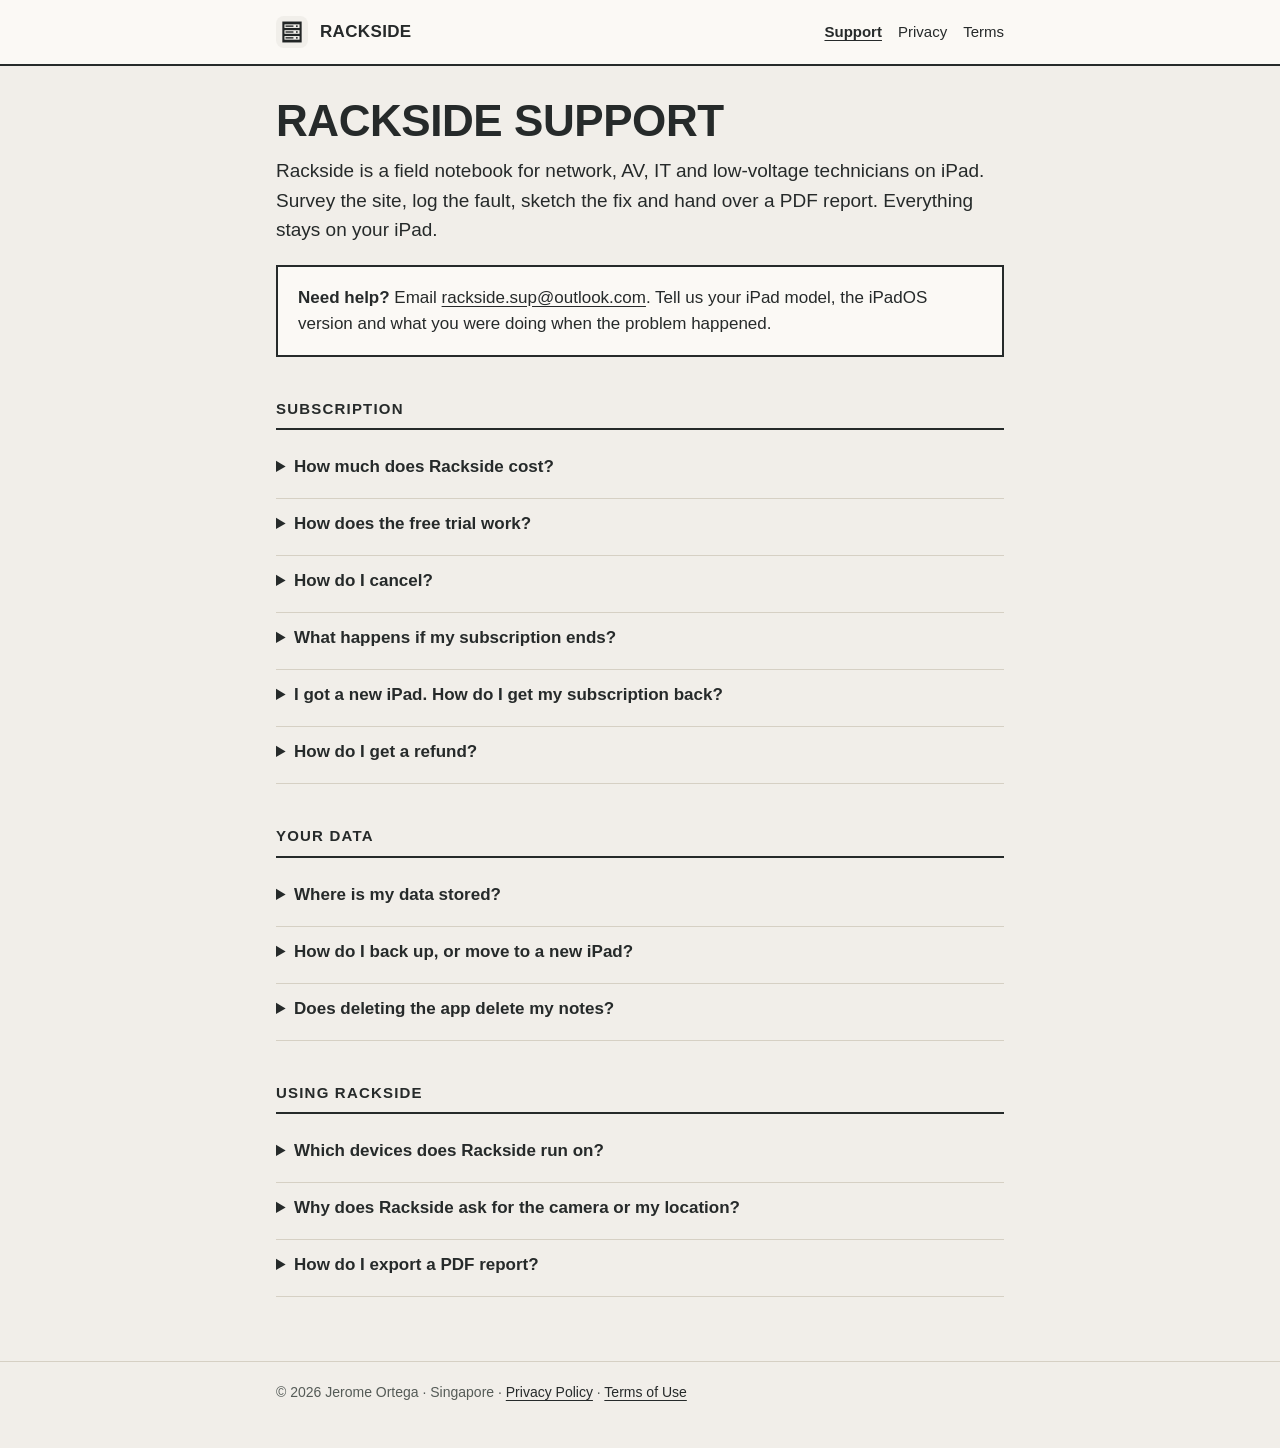
==== index.html @ 062cce7f "Rackside support site: support and FAQ, privacy policy, terms of use" ====
<!DOCTYPE html>
<html lang="en">
<head>
<meta charset="utf-8">
<meta name="viewport" content="width=device-width, initial-scale=1">
<title>Rackside Support</title>
<meta name="description" content="Help and contact for Rackside, the offline iPad field notebook for network, AV, IT and low-voltage technicians.">
<link rel="icon" href="assets/icon-256.png">
<link rel="apple-touch-icon" href="assets/icon-256.png">
<link rel="stylesheet" href="assets/site.css">
</head>
<body>
<header class="bar">
  <div class="inner">
    <img src="assets/icon-256.png" alt="">
    <a class="name" href="./">Rackside</a>
    <nav aria-label="Site">
      <a href="./" aria-current="page">Support</a>
      <a href="privacy/">Privacy</a>
      <a href="terms/">Terms</a>
    </nav>
  </div>
</header>

<main>
  <h1>Rackside support</h1>
  <p class="lead">Rackside is a field notebook for network, AV, IT and low-voltage technicians on iPad. Survey the site, log the fault, sketch the fix and hand over a PDF report. Everything stays on your iPad.</p>

  <div class="card">
    <p><strong>Need help?</strong> Email <a href="mailto:rackside.sup@outlook.com">rackside.sup@outlook.com</a>. Tell us your iPad model, the iPadOS version and what you were doing when the problem happened.</p>
  </div>

  <h2>Subscription</h2>

  <details>
    <summary>How much does Rackside cost?</summary>
    <p>Rackside is free to download. Rackside Pro — Yearly is a 1-year auto-renewing subscription. In Singapore it's S$25.98 a year; the App Store shows the price in your own currency before you buy. New subscribers get 7 days free.</p>
  </details>

  <details>
    <summary>How does the free trial work?</summary>
    <p>Tap Start 7-Day Free Trial and confirm with Apple. Apple asks for a payment method on your Apple Account, but nothing is charged during the 7 days. Rackside reminds you two days before the trial ends. If you don't cancel, the yearly subscription starts when the trial ends.</p>
  </details>

  <details>
    <summary>How do I cancel?</summary>
    <p>In Rackside, open Settings › Subscription › Manage Subscription. You can also go to the iPad's Settings app › your name › Subscriptions › Rackside. Cancel at least 24 hours before the end of the trial or the current year to avoid the next charge. You keep full access until then.</p>
  </details>

  <details>
    <summary>What happens if my subscription ends?</summary>
    <p>Rackside switches to read-only mode. You can still open and search every entry, export PDF reports and back up everything. Creating new entries and editing needs a subscription. Nothing is ever deleted or hidden.</p>
  </details>

  <details>
    <summary>I got a new iPad. How do I get my subscription back?</summary>
    <p>Sign in to the same Apple Account, open Rackside, then Settings › Subscription › Restore Purchases.</p>
  </details>

  <details>
    <summary>How do I get a refund?</summary>
    <p>Apple handles all payments and refunds. Request one at <a href="https://reportaproblem.apple.com">reportaproblem.apple.com</a>.</p>
  </details>

  <h2>Your data</h2>

  <details>
    <summary>Where is my data stored?</summary>
    <p>Only on your iPad. Rackside has no accounts and no cloud, and it doesn't send your notes, photos, locations or signatures anywhere. See the <a href="privacy/">privacy policy</a>.</p>
  </details>

  <details>
    <summary>How do I back up, or move to a new iPad?</summary>
    <p>Open Settings › Data › Export Backup and save the file somewhere safe, such as Files, a computer or AirDrop to your new iPad. On the new iPad, open the backup file or use Settings › Data › Restore from Backup. Restoring adds what's missing and never overwrites or deletes anything.</p>
    <p>Backup files aren't encrypted, so keep them somewhere you trust.</p>
  </details>

  <details>
    <summary>Does deleting the app delete my notes?</summary>
    <p>Yes. Deleting Rackside deletes everything stored in it. Export a backup first if you might want your notes later.</p>
  </details>

  <h2>Using Rackside</h2>

  <details>
    <summary>Which devices does Rackside run on?</summary>
    <p>iPad with iPadOS 26 or later. It works fully offline and supports Apple Pencil.</p>
  </details>

  <details>
    <summary>Why does Rackside ask for the camera or my location?</summary>
    <p>The camera takes photos for site surveys and troubleshooting logs. Location is used only when you tap Use Current Location on a site survey, and the coordinates stay on your iPad. Both are optional, and you can change them any time in the iPad's Settings app › Rackside.</p>
  </details>

  <details>
    <summary>How do I export a PDF report?</summary>
    <p>Open an entry, tap the Export button at the top, then choose Export This Entry, or Export Whole Job to include every linked entry. Settings › Guide has step-by-step help.</p>
  </details>
</main>

<footer>
  <div class="inner">
    <p>© 2026 Jerome Ortega · Singapore · <a href="privacy/">Privacy Policy</a> · <a href="terms/">Terms of Use</a></p>
  </div>
</footer>
</body>
</html>
---- assets/site.css ----
/* Rackside support site. Colours follow the app's Lemon & Beige theme. */
:root {
  --bg: #F1EEE9; --surface: #FBF9F5; --ink: #262A2A; --soft: #555B57;
  --rule: #D6D0C4; --accent: #EBDD63; --on-accent: #262A2A;
}
@media (prefers-color-scheme: dark) {
  :root {
    --bg: #20231D; --surface: #2A2E27; --ink: #ECE9DF; --soft: #B5B3A8;
    --rule: #454A40; --accent: #ECE574; --on-accent: #20231D;
  }
}
* { box-sizing: border-box; }
html { -webkit-text-size-adjust: 100%; }
body {
  margin: 0; background: var(--bg); color: var(--ink);
  font: 17px/1.55 -apple-system, BlinkMacSystemFont, "Helvetica Neue", Arial, sans-serif;
}
a { color: var(--ink); text-underline-offset: 3px; }
header.bar {
  background: var(--surface); border-bottom: 2px solid var(--ink);
}
header.bar .inner, main, footer .inner { max-width: 760px; margin: 0 auto; padding-left: 16px; padding-right: 16px; }
header.bar .inner { display: flex; align-items: center; gap: 12px; min-height: 64px; flex-wrap: wrap; }
header.bar img { width: 32px; height: 32px; border-radius: 8px; }
header.bar .name { font-weight: 800; letter-spacing: 0.02em; text-transform: uppercase; text-decoration: none; }
header.bar nav { margin-left: auto; display: flex; gap: 16px; font-size: 15px; }
header.bar nav a { text-decoration: none; padding: 10px 0; }
header.bar nav a[aria-current="page"] { text-decoration: underline; font-weight: 700; }
main { padding-top: 32px; padding-bottom: 64px; }
h1 {
  font-size: clamp(30px, 6vw, 44px); line-height: 1.05; margin: 0 0 12px;
  text-transform: uppercase; font-weight: 900; letter-spacing: -0.01em;
}
h2 {
  font-size: 15px; letter-spacing: 0.08em; text-transform: uppercase; font-weight: 800;
  margin: 40px 0 12px; padding-bottom: 8px; border-bottom: 2px solid var(--ink);
}
h3 { font-size: 17px; margin: 24px 0 6px; }
p, ul { margin: 0 0 12px; }
ul { padding-left: 22px; }
li { margin-bottom: 6px; }
.meta { color: var(--soft); font-size: 15px; }
.lead { font-size: 19px; }
.card { background: var(--surface); border: 2px solid var(--ink); padding: 18px 20px; margin: 20px 0; }
.card p:last-child { margin-bottom: 0; }
.button {
  display: inline-block; background: var(--accent); color: var(--on-accent); font-weight: 800;
  text-decoration: none; padding: 12px 18px; border: 2px solid var(--ink); min-height: 48px;
}
details { border-bottom: 1px solid var(--rule); padding: 12px 0; }
details summary { cursor: pointer; font-weight: 700; min-height: 32px; }
details[open] summary { margin-bottom: 8px; }
.placeholder { background: var(--accent); color: var(--on-accent); padding: 0 4px; }
footer { border-top: 1px solid var(--rule); color: var(--soft); font-size: 14px; }
footer .inner { padding-top: 20px; padding-bottom: 32px; }
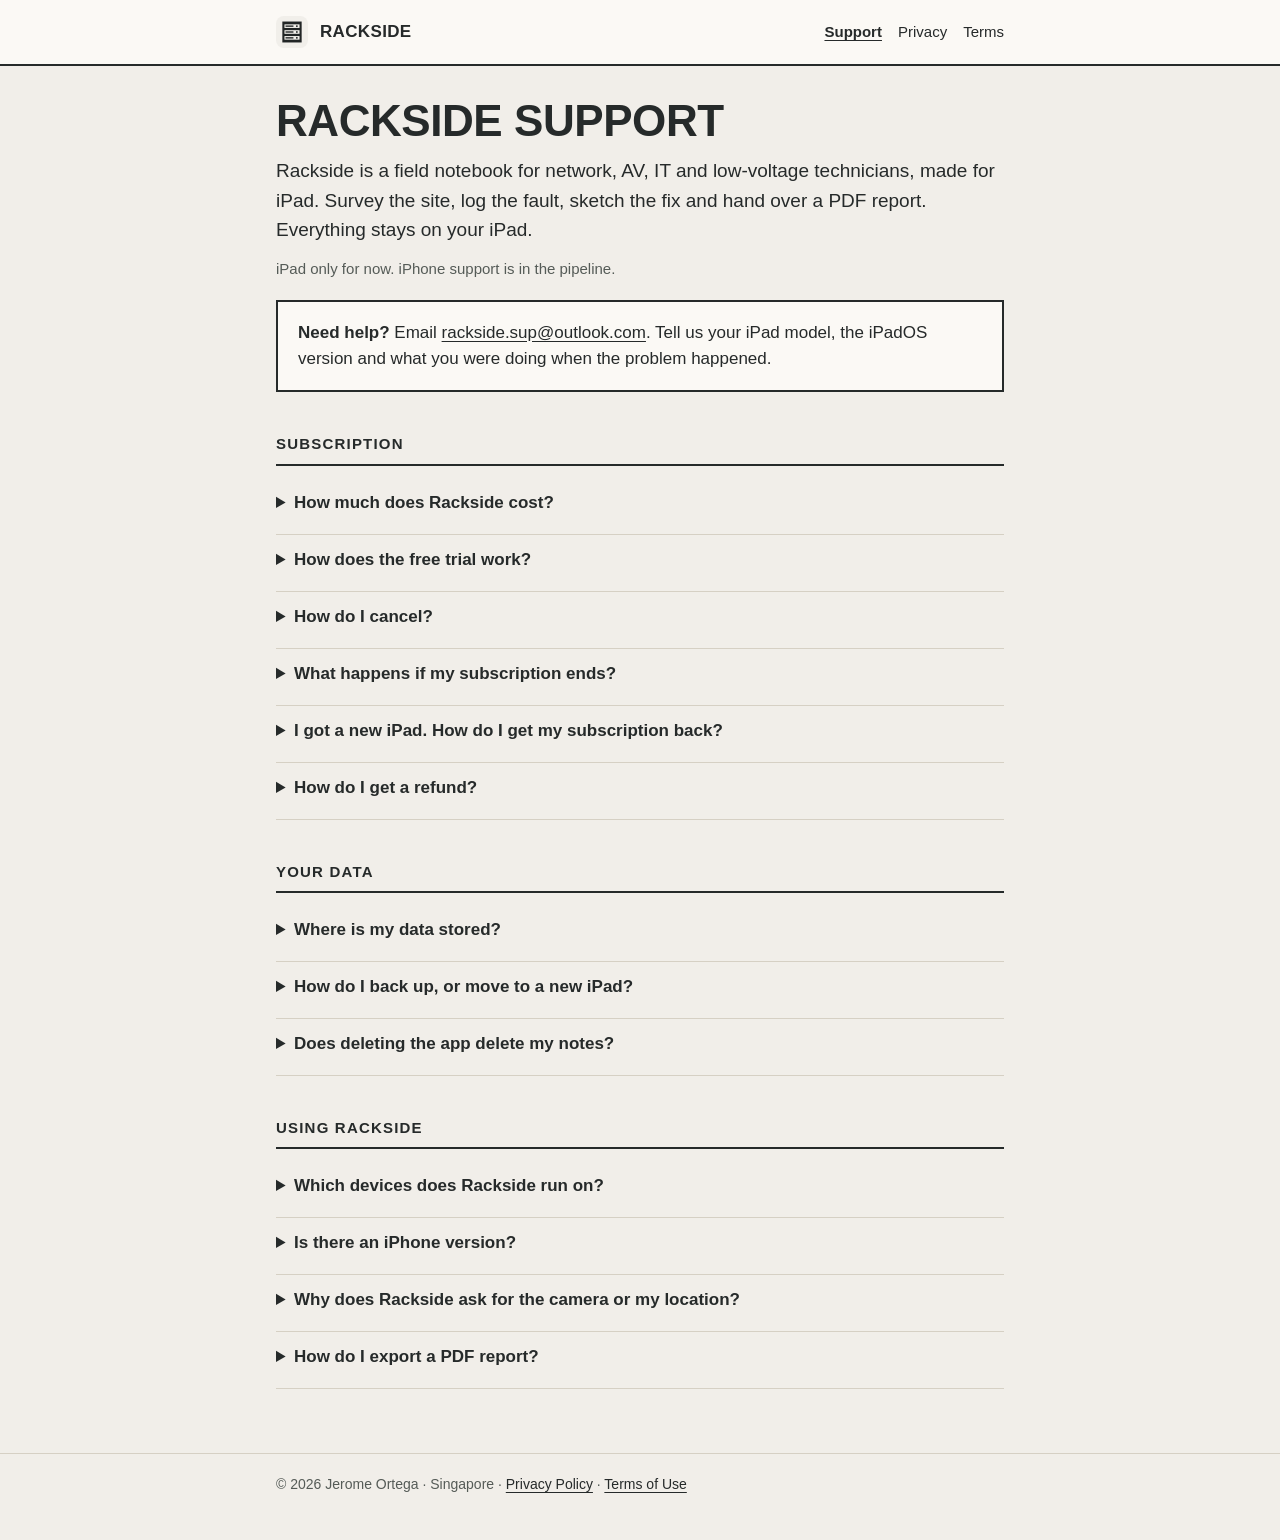
==== commit 65ea87b6: "Say plainly that Rackside is iPad only, with iPhone support in the pipeline" ====
--- a/index.html
+++ b/index.html
@@ -24,7 +24,9 @@
 
 <main>
   <h1>Rackside support</h1>
-  <p class="lead">Rackside is a field notebook for network, AV, IT and low-voltage technicians on iPad. Survey the site, log the fault, sketch the fix and hand over a PDF report. Everything stays on your iPad.</p>
+  <p class="lead">Rackside is a field notebook for network, AV, IT and low-voltage technicians, made for iPad. Survey the site, log the fault, sketch the fix and hand over a PDF report. Everything stays on your iPad.</p>
+
+  <p class="meta">iPad only for now. iPhone support is in the pipeline.</p>
 
   <div class="card">
     <p><strong>Need help?</strong> Email <a href="mailto:rackside.sup@outlook.com">rackside.sup@outlook.com</a>. Tell us your iPad model, the iPadOS version and what you were doing when the problem happened.</p>
@@ -84,7 +86,12 @@
 
   <details>
     <summary>Which devices does Rackside run on?</summary>
-    <p>iPad with iPadOS 26 or later. It works fully offline and supports Apple Pencil.</p>
+    <p>Rackside is for iPad only, with iPadOS 26 or later. It works fully offline and supports Apple Pencil.</p>
+  </details>
+
+  <details>
+    <summary>Is there an iPhone version?</summary>
+    <p>Not yet. Rackside is designed for the iPad's larger screen, and iPhone support is in the pipeline. When it's ready it will arrive as an update, and a Rackside Pro subscription will cover it at no extra cost.</p>
   </details>
 
   <details>
